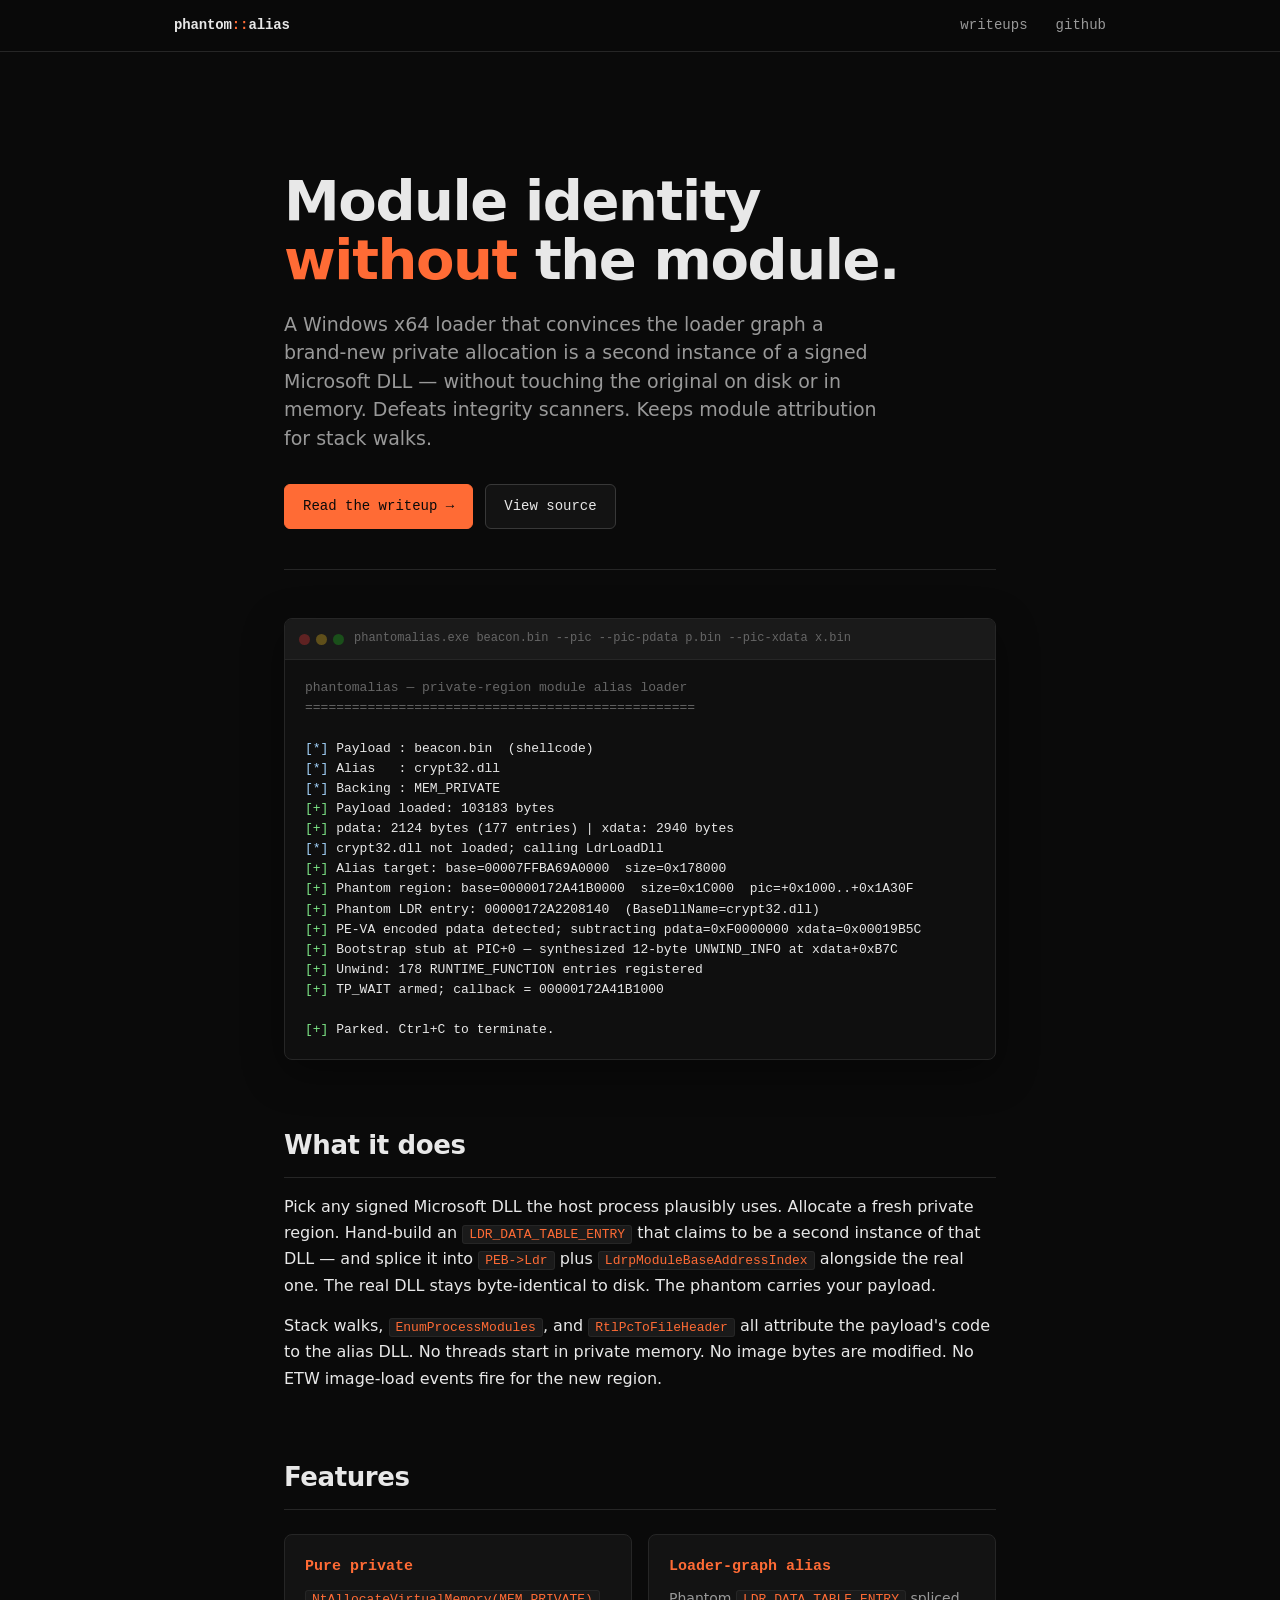
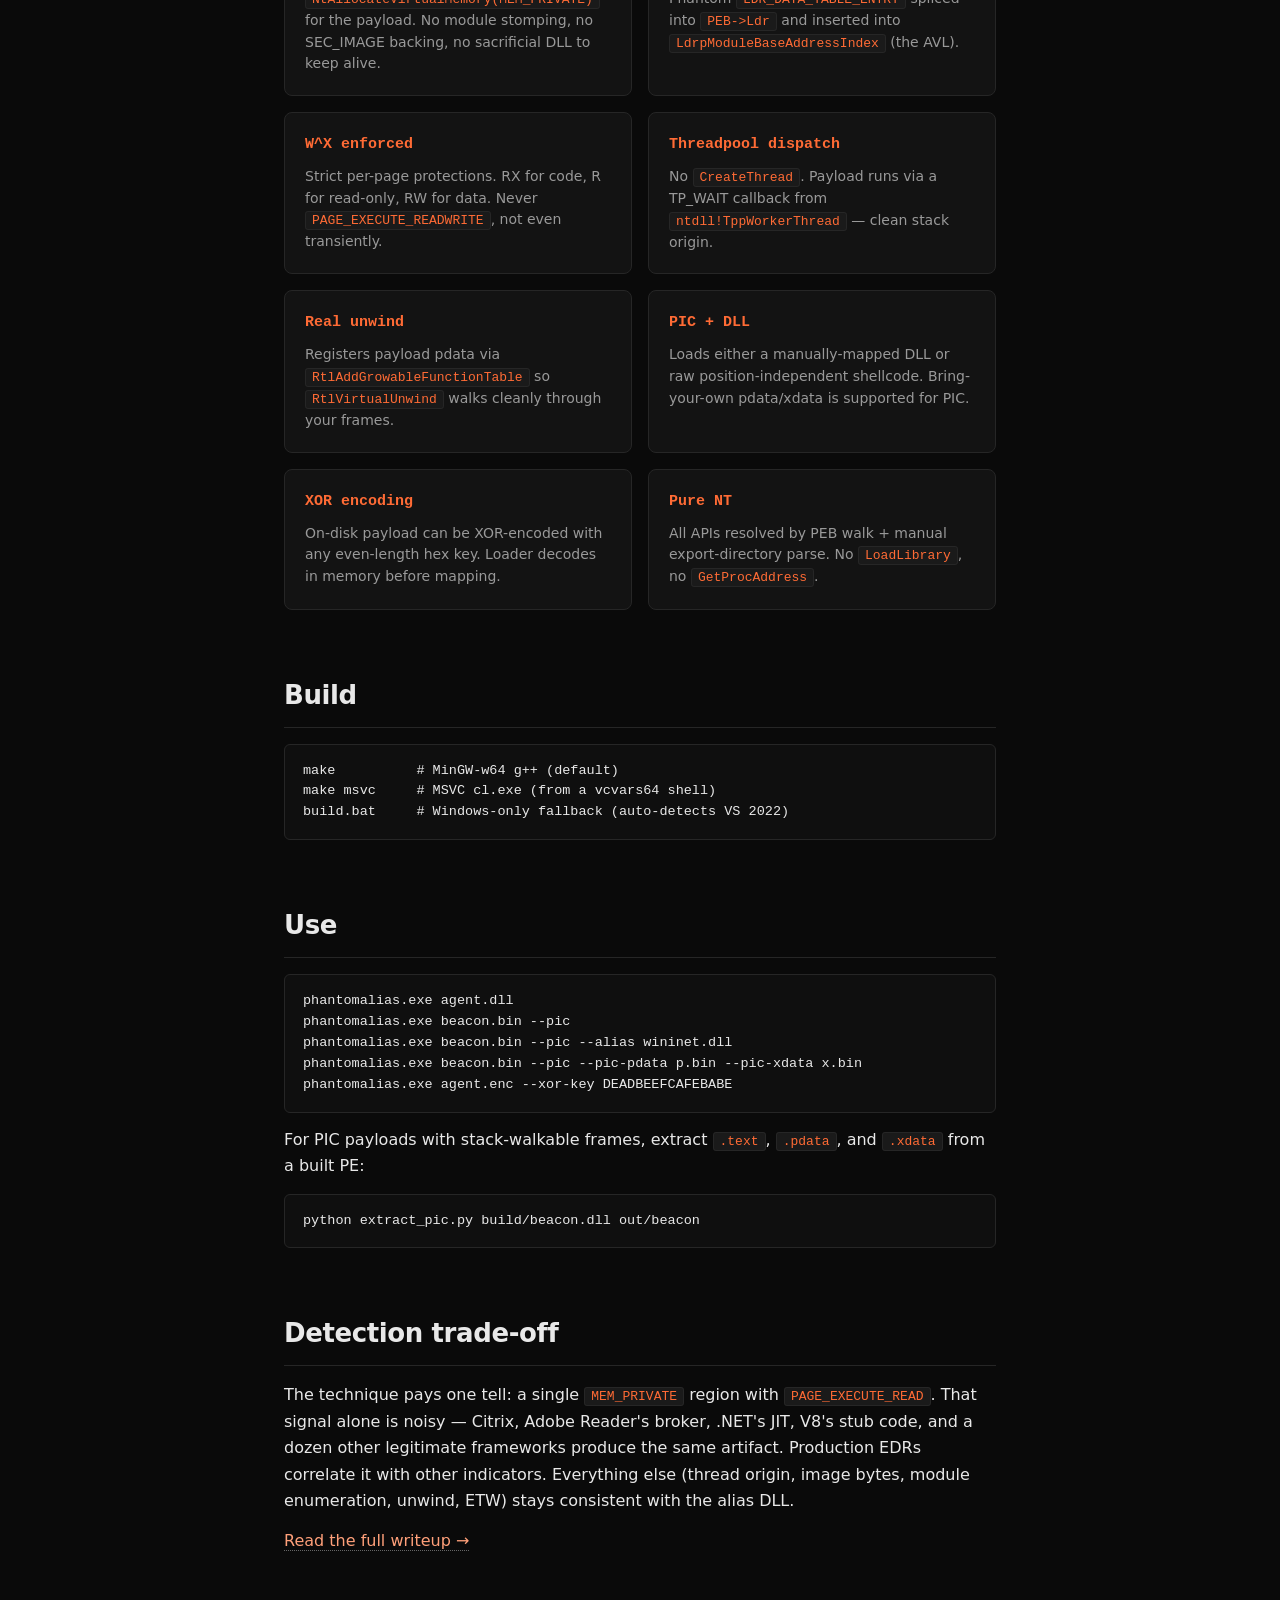
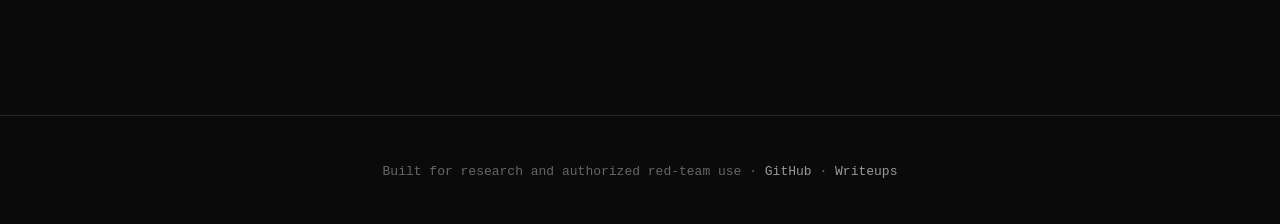
==== index.html @ a57a0f0d "Add files via upload" ====
<!DOCTYPE html>
<html lang="en">
<head>
<meta charset="UTF-8">
<meta name="viewport" content="width=device-width, initial-scale=1.0">
<title>PhantomAlias — Module Identity Without the Module</title>
<meta name="description" content="A Windows x64 loader that wears a signed Microsoft DLL's identity without touching the original. Defeats module-integrity scanners while keeping module attribution.">
<meta name="theme-color" content="#0a0a0a">
<link rel="stylesheet" href="style.css">
</head>
<body>

<nav class="top">
    <div class="inner">
        <a href="./" class="brand">phantom<span class="dot">::</span>alias</a>
        <div class="links">
            <a href="blog.html">writeups</a>
            <a href="https://github.com/YOUR_GITHUB/phantomalias">github</a>
        </div>
    </div>
</nav>

<main>

<section class="hero">
    <h1>Module identity <span class="accent">without</span> the module.</h1>
    <p class="tagline">
        A Windows x64 loader that convinces the loader graph a brand-new private allocation
        is a second instance of a signed Microsoft DLL — without touching the original on disk
        or in memory. Defeats integrity scanners. Keeps module attribution for stack walks.
    </p>
    <div class="ctas">
        <a class="btn primary" href="post.html?p=phantom-alias">Read the writeup →</a>
        <a class="btn" href="https://github.com/YOUR_GITHUB/phantomalias">View source</a>
    </div>
</section>

<div class="terminal">
    <div class="titlebar">
        <div class="dots"><span></span><span></span><span></span></div>
        <span>phantomalias.exe beacon.bin --pic --pic-pdata p.bin --pic-xdata x.bin</span>
    </div>
<pre><span class="dim">phantomalias — private-region module alias loader</span>
<span class="dim">==================================================</span>

<span class="info">[*]</span> Payload : beacon.bin  (shellcode)
<span class="info">[*]</span> Alias   : crypt32.dll
<span class="info">[*]</span> Backing : MEM_PRIVATE
<span class="ok">[+]</span> Payload loaded: 103183 bytes
<span class="ok">[+]</span> pdata: 2124 bytes (177 entries) | xdata: 2940 bytes
<span class="info">[*]</span> crypt32.dll not loaded; calling LdrLoadDll
<span class="ok">[+]</span> Alias target: base=00007FFBA69A0000  size=0x178000
<span class="ok">[+]</span> Phantom region: base=00000172A41B0000  size=0x1C000  pic=+0x1000..+0x1A30F
<span class="ok">[+]</span> Phantom LDR entry: 00000172A2208140  (BaseDllName=crypt32.dll)
<span class="ok">[+]</span> PE-VA encoded pdata detected; subtracting pdata=0xF0000000 xdata=0x00019B5C
<span class="ok">[+]</span> Bootstrap stub at PIC+0 — synthesized 12-byte UNWIND_INFO at xdata+0xB7C
<span class="ok">[+]</span> Unwind: 178 RUNTIME_FUNCTION entries registered
<span class="ok">[+]</span> TP_WAIT armed; callback = 00000172A41B1000

<span class="ok">[+]</span> Parked. Ctrl+C to terminate.</pre>
</div>

<section class="section">
    <h2>What it does</h2>
    <p>
        Pick any signed Microsoft DLL the host process plausibly uses. Allocate a fresh
        private region. Hand-build an <code>LDR_DATA_TABLE_ENTRY</code> that claims to be
        a second instance of that DLL — and splice it into <code>PEB->Ldr</code> plus
        <code>LdrpModuleBaseAddressIndex</code> alongside the real one. The real DLL stays
        byte-identical to disk. The phantom carries your payload.
    </p>
    <p>
        Stack walks, <code>EnumProcessModules</code>, and <code>RtlPcToFileHeader</code> all
        attribute the payload's code to the alias DLL. No threads start in private memory.
        No image bytes are modified. No ETW image-load events fire for the new region.
    </p>
</section>

<section class="section">
    <h2>Features</h2>
    <div class="grid">
        <div class="card">
            <h4>Pure private</h4>
            <p>
                <code>NtAllocateVirtualMemory(MEM_PRIVATE)</code> for the payload. No module
                stomping, no SEC_IMAGE backing, no sacrificial DLL to keep alive.
            </p>
        </div>
        <div class="card">
            <h4>Loader-graph alias</h4>
            <p>
                Phantom <code>LDR_DATA_TABLE_ENTRY</code> spliced into <code>PEB->Ldr</code>
                and inserted into <code>LdrpModuleBaseAddressIndex</code> (the AVL).
            </p>
        </div>
        <div class="card">
            <h4>W^X enforced</h4>
            <p>
                Strict per-page protections. RX for code, R for read-only, RW for data.
                Never <code>PAGE_EXECUTE_READWRITE</code>, not even transiently.
            </p>
        </div>
        <div class="card">
            <h4>Threadpool dispatch</h4>
            <p>
                No <code>CreateThread</code>. Payload runs via a TP_WAIT callback from
                <code>ntdll!TppWorkerThread</code> — clean stack origin.
            </p>
        </div>
        <div class="card">
            <h4>Real unwind</h4>
            <p>
                Registers payload pdata via <code>RtlAddGrowableFunctionTable</code> so
                <code>RtlVirtualUnwind</code> walks cleanly through your frames.
            </p>
        </div>
        <div class="card">
            <h4>PIC + DLL</h4>
            <p>
                Loads either a manually-mapped DLL or raw position-independent shellcode.
                Bring-your-own pdata/xdata is supported for PIC.
            </p>
        </div>
        <div class="card">
            <h4>XOR encoding</h4>
            <p>
                On-disk payload can be XOR-encoded with any even-length hex key. Loader
                decodes in memory before mapping.
            </p>
        </div>
        <div class="card">
            <h4>Pure NT</h4>
            <p>
                All APIs resolved by PEB walk + manual export-directory parse. No
                <code>LoadLibrary</code>, no <code>GetProcAddress</code>.
            </p>
        </div>
    </div>
</section>

<section class="section">
    <h2>Build</h2>
    <pre><code>make          # MinGW-w64 g++ (default)
make msvc     # MSVC cl.exe (from a vcvars64 shell)
build.bat     # Windows-only fallback (auto-detects VS 2022)</code></pre>
</section>

<section class="section">
    <h2>Use</h2>
    <pre><code>phantomalias.exe agent.dll
phantomalias.exe beacon.bin --pic
phantomalias.exe beacon.bin --pic --alias wininet.dll
phantomalias.exe beacon.bin --pic --pic-pdata p.bin --pic-xdata x.bin
phantomalias.exe agent.enc --xor-key DEADBEEFCAFEBABE</code></pre>
    <p>
        For PIC payloads with stack-walkable frames, extract <code>.text</code>,
        <code>.pdata</code>, and <code>.xdata</code> from a built PE:
    </p>
    <pre><code>python extract_pic.py build/beacon.dll out/beacon</code></pre>
</section>

<section class="section">
    <h2>Detection trade-off</h2>
    <p>
        The technique pays one tell: a single <code>MEM_PRIVATE</code> region with
        <code>PAGE_EXECUTE_READ</code>. That signal alone is noisy — Citrix, Adobe Reader's
        broker, .NET's JIT, V8's stub code, and a dozen other legitimate frameworks
        produce the same artifact. Production EDRs correlate it with other indicators.
        Everything else (thread origin, image bytes, module enumeration, unwind, ETW)
        stays consistent with the alias DLL.
    </p>
    <p>
        <a href="post.html?p=phantom-alias">Read the full writeup →</a>
    </p>
</section>

</main>

<footer>
    <p>
        Built for research and authorized red-team use ·
        <a href="https://github.com/YOUR_GITHUB/phantomalias">GitHub</a> ·
        <a href="blog.html">Writeups</a>
    </p>
</footer>

</body>
</html>
---- style.css ----
:root {
    --bg: #0a0a0a;
    --surface: #131313;
    --surface-2: #1a1a1a;
    --border: #262626;
    --border-strong: #383838;
    --text: #e8e8e8;
    --text-dim: #999;
    --text-faint: #666;
    --accent: #ff6b35;
    --accent-soft: rgba(255, 107, 53, 0.12);
    --link: #ffa07a;
    --green: #7ee787;
    --red: #ff7b72;
    --blue: #a5d6ff;
    --code-bg: #0f0f0f;
    --shadow: 0 1px 0 rgba(255, 255, 255, 0.04) inset;
    --font-body: ui-sans-serif, -apple-system, BlinkMacSystemFont, "Segoe UI", system-ui, sans-serif;
    --font-mono: ui-monospace, "JetBrains Mono", "Cascadia Code", "SF Mono", Menlo, Consolas, monospace;
}

* {
    box-sizing: border-box;
}

html {
    background: var(--bg);
}

body {
    margin: 0;
    padding: 0;
    background: var(--bg);
    color: var(--text);
    font-family: var(--font-body);
    font-size: 16px;
    line-height: 1.65;
    -webkit-font-smoothing: antialiased;
    text-rendering: optimizeLegibility;
}

a {
    color: var(--link);
    text-decoration: none;
    border-bottom: 1px dotted var(--text-faint);
    transition: border-color 0.15s, color 0.15s;
}

a:hover {
    color: var(--accent);
    border-bottom-color: var(--accent);
}

nav.top {
    border-bottom: 1px solid var(--border);
    background: rgba(10, 10, 10, 0.85);
    backdrop-filter: blur(8px);
    -webkit-backdrop-filter: blur(8px);
    position: sticky;
    top: 0;
    z-index: 50;
}

nav.top .inner {
    max-width: 980px;
    margin: 0 auto;
    padding: 14px 24px;
    display: flex;
    align-items: center;
    justify-content: space-between;
    font-family: var(--font-mono);
    font-size: 14px;
}

nav.top .brand {
    color: var(--text);
    border: none;
    font-weight: 600;
    letter-spacing: -0.01em;
}

nav.top .brand .dot {
    color: var(--accent);
}

nav.top .links {
    display: flex;
    gap: 28px;
}

nav.top .links a {
    color: var(--text-dim);
    border: none;
}

nav.top .links a:hover {
    color: var(--text);
}

main {
    max-width: 760px;
    margin: 0 auto;
    padding: 64px 24px 96px;
}

main.wide {
    max-width: 820px;
}

.hero {
    padding: 56px 0 40px;
    border-bottom: 1px solid var(--border);
    margin-bottom: 48px;
}

.hero h1 {
    font-size: clamp(40px, 6vw, 56px);
    line-height: 1.05;
    margin: 0 0 20px;
    letter-spacing: -0.025em;
    font-weight: 700;
}

.hero h1 .accent {
    color: var(--accent);
}

.hero .tagline {
    font-size: 19px;
    color: var(--text-dim);
    margin: 0 0 32px;
    max-width: 600px;
    line-height: 1.5;
}

.hero .ctas {
    display: flex;
    gap: 12px;
    flex-wrap: wrap;
}

.btn {
    display: inline-flex;
    align-items: center;
    gap: 8px;
    padding: 10px 18px;
    font-family: var(--font-mono);
    font-size: 14px;
    border: 1px solid var(--border-strong);
    border-radius: 6px;
    color: var(--text);
    background: var(--surface);
    cursor: pointer;
    transition: all 0.15s;
}

.btn:hover {
    border-color: var(--accent);
    color: var(--accent);
    background: var(--surface-2);
}

.btn.primary {
    background: var(--accent);
    border-color: var(--accent);
    color: #0a0a0a;
}

.btn.primary:hover {
    background: #ff8050;
    border-color: #ff8050;
    color: #0a0a0a;
}

.terminal {
    background: var(--code-bg);
    border: 1px solid var(--border);
    border-radius: 8px;
    overflow: hidden;
    margin: 32px 0;
    box-shadow: 0 12px 40px rgba(0, 0, 0, 0.4), var(--shadow);
}

.terminal .titlebar {
    background: var(--surface-2);
    padding: 10px 14px;
    border-bottom: 1px solid var(--border);
    font-family: var(--font-mono);
    font-size: 12px;
    color: var(--text-faint);
    display: flex;
    align-items: center;
    gap: 10px;
}

.terminal .dots {
    display: flex;
    gap: 6px;
}

.terminal .dots span {
    width: 11px;
    height: 11px;
    border-radius: 50%;
    background: var(--border-strong);
}

.terminal .dots span:nth-child(1) { background: #5f2222; }
.terminal .dots span:nth-child(2) { background: #5f4f1a; }
.terminal .dots span:nth-child(3) { background: #1a4f1a; }

.terminal pre {
    margin: 0;
    padding: 18px 20px;
    background: transparent;
    border: none;
    font-family: var(--font-mono);
    font-size: 13px;
    line-height: 1.55;
    color: var(--text);
    overflow-x: auto;
}

.terminal .prompt { color: var(--green); }
.terminal .ok    { color: var(--green); }
.terminal .info  { color: var(--blue); }
.terminal .warn  { color: var(--accent); }
.terminal .dim   { color: var(--text-faint); }

.section {
    margin: 64px 0;
}

.section h2 {
    font-size: 26px;
    letter-spacing: -0.015em;
    margin: 0 0 16px;
    padding-bottom: 10px;
    border-bottom: 1px solid var(--border);
    font-weight: 600;
}

.section h3 {
    font-size: 18px;
    margin: 32px 0 12px;
    color: var(--text);
    font-weight: 600;
}

.section p {
    color: var(--text);
    margin: 14px 0;
}

.grid {
    display: grid;
    grid-template-columns: repeat(auto-fit, minmax(240px, 1fr));
    gap: 16px;
    margin-top: 24px;
}

.card {
    background: var(--surface);
    border: 1px solid var(--border);
    border-radius: 8px;
    padding: 20px;
    transition: border-color 0.15s, transform 0.15s;
}

.card:hover {
    border-color: var(--border-strong);
}

.card h4 {
    margin: 0 0 8px;
    font-size: 15px;
    color: var(--accent);
    font-family: var(--font-mono);
    font-weight: 600;
}

.card p {
    margin: 0;
    font-size: 14px;
    color: var(--text-dim);
    line-height: 1.55;
}

code, pre {
    font-family: var(--font-mono);
    font-size: 13.5px;
}

p code, li code, td code {
    background: var(--surface-2);
    padding: 1px 6px;
    border-radius: 3px;
    border: 1px solid var(--border);
    font-size: 13px;
    color: var(--accent);
}

pre {
    background: var(--code-bg);
    border: 1px solid var(--border);
    border-radius: 6px;
    padding: 16px 18px;
    overflow-x: auto;
    line-height: 1.55;
    color: var(--text);
}

pre code {
    background: transparent;
    border: none;
    padding: 0;
    color: inherit;
    font-size: 13.5px;
}

blockquote {
    margin: 24px 0;
    padding: 14px 20px;
    background: var(--accent-soft);
    border-left: 3px solid var(--accent);
    border-radius: 0 6px 6px 0;
    color: var(--text);
}

blockquote p:first-child { margin-top: 0; }
blockquote p:last-child  { margin-bottom: 0; }

ul, ol {
    color: var(--text);
    padding-left: 22px;
}

li {
    margin: 6px 0;
}

table {
    width: 100%;
    border-collapse: collapse;
    margin: 20px 0;
    font-size: 14px;
}

th, td {
    text-align: left;
    padding: 10px 14px;
    border-bottom: 1px solid var(--border);
}

th {
    color: var(--text);
    font-weight: 600;
    background: var(--surface);
    border-bottom-color: var(--border-strong);
}

td code {
    background: transparent;
    border: none;
    padding: 0;
    color: var(--accent);
}

hr {
    border: none;
    border-top: 1px solid var(--border);
    margin: 48px 0;
}

footer {
    border-top: 1px solid var(--border);
    padding: 32px 24px;
    text-align: center;
    color: var(--text-faint);
    font-family: var(--font-mono);
    font-size: 13px;
}

footer a {
    color: var(--text-dim);
    border: none;
}

footer a:hover { color: var(--accent); }

::selection {
    background: var(--accent);
    color: var(--bg);
}

.page-head {
    padding: 32px 0 28px;
    border-bottom: 1px solid var(--border);
    margin-bottom: 32px;
}

.page-head h1 {
    margin: 0 0 8px;
    font-size: 38px;
    letter-spacing: -0.02em;
    font-weight: 700;
}

.page-head .page-sub {
    margin: 0;
    color: var(--text-dim);
    font-size: 16px;
}

.post-list {
    list-style: none;
    padding: 0;
    margin: 0;
}

.post-item {
    margin: 0;
    border-bottom: 1px solid var(--border);
}

.post-item:last-child {
    border-bottom: none;
}

.post-link {
    display: block;
    padding: 24px 0;
    border: none;
    color: inherit;
    transition: padding 0.15s;
}

.post-link:hover {
    color: inherit;
    padding-left: 6px;
    border: none;
}

.post-date {
    display: block;
    font-family: var(--font-mono);
    font-size: 12px;
    color: var(--text-faint);
    letter-spacing: 0.04em;
    margin-bottom: 6px;
}

.post-title {
    margin: 0 0 10px;
    font-size: 22px;
    line-height: 1.25;
    color: var(--text);
    font-weight: 600;
    letter-spacing: -0.01em;
    transition: color 0.15s;
}

.post-link:hover .post-title {
    color: var(--accent);
}

.post-summary {
    margin: 0 0 12px;
    color: var(--text-dim);
    font-size: 15px;
    line-height: 1.55;
}

.post-cta {
    font-family: var(--font-mono);
    font-size: 13px;
    color: var(--accent);
    opacity: 0.85;
}

.loading {
    list-style: none;
    color: var(--text-faint);
    font-family: var(--font-mono);
    font-size: 14px;
    padding: 40px 0;
    text-align: center;
}

@media (max-width: 600px) {
    main { padding: 32px 18px 64px; }
    .hero { padding: 32px 0 24px; }
    .hero h1 { font-size: 36px; }
    .terminal pre { font-size: 12px; padding: 14px; }
    nav.top .inner { padding: 12px 16px; }
    nav.top .links { gap: 18px; }
    .post-title { font-size: 19px; }
    .page-head h1 { font-size: 30px; }
}
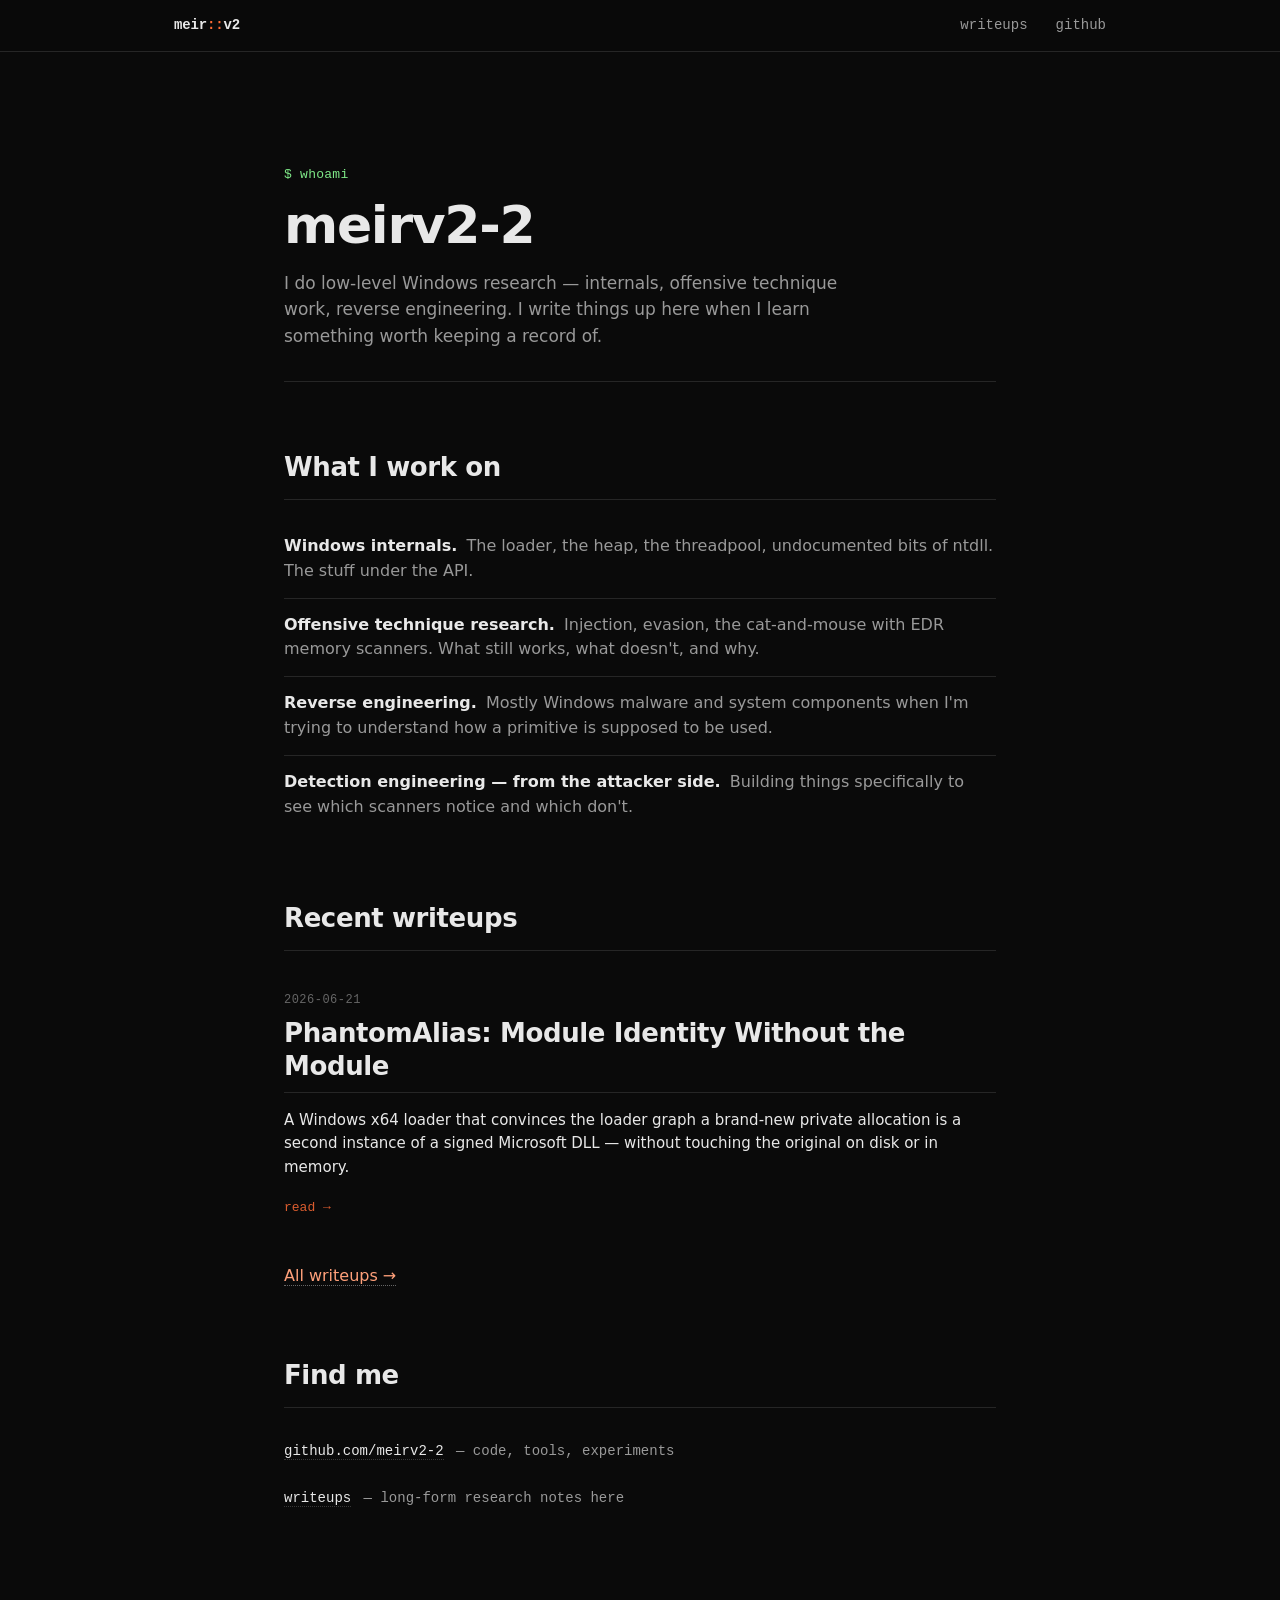
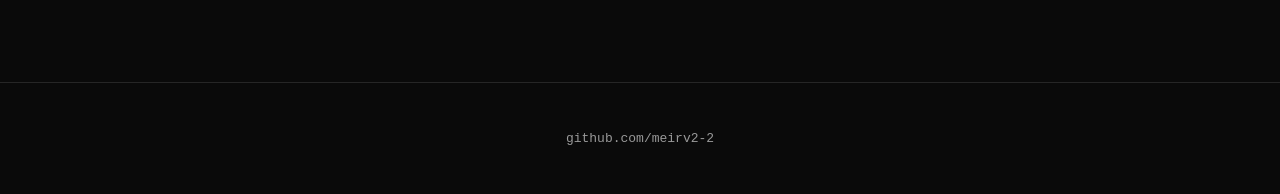
==== commit b9c5200e: "Add files via upload" ====
--- a/index.html
+++ b/index.html
@@ -3,8 +3,8 @@
 <head>
 <meta charset="UTF-8">
 <meta name="viewport" content="width=device-width, initial-scale=1.0">
-<title>PhantomAlias — Module Identity Without the Module</title>
-<meta name="description" content="A Windows x64 loader that wears a signed Microsoft DLL's identity without touching the original. Defeats module-integrity scanners while keeping module attribution.">
+<title>meirv2-2</title>
+<meta name="description" content="Personal site — Windows internals, offensive research, reverse engineering. Writeups and notes.">
 <meta name="theme-color" content="#0a0a0a">
 <link rel="stylesheet" href="style.css">
 </head>
@@ -12,177 +12,106 @@
 
 <nav class="top">
     <div class="inner">
-        <a href="./" class="brand">phantom<span class="dot">::</span>alias</a>
+        <a href="./" class="brand">meir<span class="dot">::</span>v2</a>
         <div class="links">
             <a href="blog.html">writeups</a>
-            <a href="https://github.com/YOUR_GITHUB/phantomalias">github</a>
+            <a href="https://github.com/meirv2-2">github</a>
         </div>
     </div>
 </nav>
 
 <main>
 
-<section class="hero">
-    <h1>Module identity <span class="accent">without</span> the module.</h1>
-    <p class="tagline">
-        A Windows x64 loader that convinces the loader graph a brand-new private allocation
-        is a second instance of a signed Microsoft DLL — without touching the original on disk
-        or in memory. Defeats integrity scanners. Keeps module attribution for stack walks.
-    </p>
-    <div class="ctas">
-        <a class="btn primary" href="post.html?p=phantom-alias">Read the writeup →</a>
-        <a class="btn" href="https://github.com/YOUR_GITHUB/phantomalias">View source</a>
-    </div>
-</section>
-
-<div class="terminal">
-    <div class="titlebar">
-        <div class="dots"><span></span><span></span><span></span></div>
-        <span>phantomalias.exe beacon.bin --pic --pic-pdata p.bin --pic-xdata x.bin</span>
-    </div>
-<pre><span class="dim">phantomalias — private-region module alias loader</span>
-<span class="dim">==================================================</span>
-
-<span class="info">[*]</span> Payload : beacon.bin  (shellcode)
-<span class="info">[*]</span> Alias   : crypt32.dll
-<span class="info">[*]</span> Backing : MEM_PRIVATE
-<span class="ok">[+]</span> Payload loaded: 103183 bytes
-<span class="ok">[+]</span> pdata: 2124 bytes (177 entries) | xdata: 2940 bytes
-<span class="info">[*]</span> crypt32.dll not loaded; calling LdrLoadDll
-<span class="ok">[+]</span> Alias target: base=00007FFBA69A0000  size=0x178000
-<span class="ok">[+]</span> Phantom region: base=00000172A41B0000  size=0x1C000  pic=+0x1000..+0x1A30F
-<span class="ok">[+]</span> Phantom LDR entry: 00000172A2208140  (BaseDllName=crypt32.dll)
-<span class="ok">[+]</span> PE-VA encoded pdata detected; subtracting pdata=0xF0000000 xdata=0x00019B5C
-<span class="ok">[+]</span> Bootstrap stub at PIC+0 — synthesized 12-byte UNWIND_INFO at xdata+0xB7C
-<span class="ok">[+]</span> Unwind: 178 RUNTIME_FUNCTION entries registered
-<span class="ok">[+]</span> TP_WAIT armed; callback = 00000172A41B1000
-
-<span class="ok">[+]</span> Parked. Ctrl+C to terminate.</pre>
-</div>
-
-<section class="section">
-    <h2>What it does</h2>
-    <p>
-        Pick any signed Microsoft DLL the host process plausibly uses. Allocate a fresh
-        private region. Hand-build an <code>LDR_DATA_TABLE_ENTRY</code> that claims to be
-        a second instance of that DLL — and splice it into <code>PEB->Ldr</code> plus
-        <code>LdrpModuleBaseAddressIndex</code> alongside the real one. The real DLL stays
-        byte-identical to disk. The phantom carries your payload.
-    </p>
-    <p>
-        Stack walks, <code>EnumProcessModules</code>, and <code>RtlPcToFileHeader</code> all
-        attribute the payload's code to the alias DLL. No threads start in private memory.
-        No image bytes are modified. No ETW image-load events fire for the new region.
+<section class="me">
+    <p class="handle">$ whoami</p>
+    <h1>meirv2-2</h1>
+    <p class="bio">
+        I do low-level Windows research — internals, offensive technique work,
+        reverse engineering. I write things up here when I learn something worth
+        keeping a record of.
     </p>
 </section>
 
 <section class="section">
-    <h2>Features</h2>
-    <div class="grid">
-        <div class="card">
-            <h4>Pure private</h4>
-            <p>
-                <code>NtAllocateVirtualMemory(MEM_PRIVATE)</code> for the payload. No module
-                stomping, no SEC_IMAGE backing, no sacrificial DLL to keep alive.
-            </p>
-        </div>
-        <div class="card">
-            <h4>Loader-graph alias</h4>
-            <p>
-                Phantom <code>LDR_DATA_TABLE_ENTRY</code> spliced into <code>PEB->Ldr</code>
-                and inserted into <code>LdrpModuleBaseAddressIndex</code> (the AVL).
-            </p>
-        </div>
-        <div class="card">
-            <h4>W^X enforced</h4>
-            <p>
-                Strict per-page protections. RX for code, R for read-only, RW for data.
-                Never <code>PAGE_EXECUTE_READWRITE</code>, not even transiently.
-            </p>
-        </div>
-        <div class="card">
-            <h4>Threadpool dispatch</h4>
-            <p>
-                No <code>CreateThread</code>. Payload runs via a TP_WAIT callback from
-                <code>ntdll!TppWorkerThread</code> — clean stack origin.
-            </p>
-        </div>
-        <div class="card">
-            <h4>Real unwind</h4>
-            <p>
-                Registers payload pdata via <code>RtlAddGrowableFunctionTable</code> so
-                <code>RtlVirtualUnwind</code> walks cleanly through your frames.
-            </p>
-        </div>
-        <div class="card">
-            <h4>PIC + DLL</h4>
-            <p>
-                Loads either a manually-mapped DLL or raw position-independent shellcode.
-                Bring-your-own pdata/xdata is supported for PIC.
-            </p>
-        </div>
-        <div class="card">
-            <h4>XOR encoding</h4>
-            <p>
-                On-disk payload can be XOR-encoded with any even-length hex key. Loader
-                decodes in memory before mapping.
-            </p>
-        </div>
-        <div class="card">
-            <h4>Pure NT</h4>
-            <p>
-                All APIs resolved by PEB walk + manual export-directory parse. No
-                <code>LoadLibrary</code>, no <code>GetProcAddress</code>.
-            </p>
-        </div>
-    </div>
+    <h2>What I work on</h2>
+    <ul class="interests">
+        <li><strong>Windows internals.</strong> The loader, the heap, the threadpool, undocumented bits of ntdll. The stuff under the API.</li>
+        <li><strong>Offensive technique research.</strong> Injection, evasion, the cat-and-mouse with EDR memory scanners. What still works, what doesn't, and why.</li>
+        <li><strong>Reverse engineering.</strong> Mostly Windows malware and system components when I'm trying to understand how a primitive is supposed to be used.</li>
+        <li><strong>Detection engineering — from the attacker side.</strong> Building things specifically to see which scanners notice and which don't.</li>
+    </ul>
 </section>
 
 <section class="section">
-    <h2>Build</h2>
-    <pre><code>make          # MinGW-w64 g++ (default)
-make msvc     # MSVC cl.exe (from a vcvars64 shell)
-build.bat     # Windows-only fallback (auto-detects VS 2022)</code></pre>
+    <h2>Recent writeups</h2>
+    <ul class="post-list" id="recent-posts">
+        <li class="loading">Loading…</li>
+    </ul>
+    <p style="margin-top: 20px;">
+        <a href="blog.html">All writeups →</a>
+    </p>
 </section>
 
 <section class="section">
-    <h2>Use</h2>
-    <pre><code>phantomalias.exe agent.dll
-phantomalias.exe beacon.bin --pic
-phantomalias.exe beacon.bin --pic --alias wininet.dll
-phantomalias.exe beacon.bin --pic --pic-pdata p.bin --pic-xdata x.bin
-phantomalias.exe agent.enc --xor-key DEADBEEFCAFEBABE</code></pre>
-    <p>
-        For PIC payloads with stack-walkable frames, extract <code>.text</code>,
-        <code>.pdata</code>, and <code>.xdata</code> from a built PE:
-    </p>
-    <pre><code>python extract_pic.py build/beacon.dll out/beacon</code></pre>
-</section>
-
-<section class="section">
-    <h2>Detection trade-off</h2>
-    <p>
-        The technique pays one tell: a single <code>MEM_PRIVATE</code> region with
-        <code>PAGE_EXECUTE_READ</code>. That signal alone is noisy — Citrix, Adobe Reader's
-        broker, .NET's JIT, V8's stub code, and a dozen other legitimate frameworks
-        produce the same artifact. Production EDRs correlate it with other indicators.
-        Everything else (thread origin, image bytes, module enumeration, unwind, ETW)
-        stays consistent with the alias DLL.
-    </p>
-    <p>
-        <a href="post.html?p=phantom-alias">Read the full writeup →</a>
-    </p>
+    <h2>Find me</h2>
+    <ul class="links-list">
+        <li><a href="https://github.com/meirv2-2">github.com/meirv2-2</a> — code, tools, experiments</li>
+        <li><a href="blog.html">writeups</a> — long-form research notes here</li>
+    </ul>
 </section>
 
 </main>
 
 <footer>
     <p>
-        Built for research and authorized red-team use ·
-        <a href="https://github.com/YOUR_GITHUB/phantomalias">GitHub</a> ·
-        <a href="blog.html">Writeups</a>
+        <a href="https://github.com/meirv2-2">github.com/meirv2-2</a>
     </p>
 </footer>
 
+<script>
+(async function () {
+    const list = document.getElementById('recent-posts');
+    try {
+        const res = await fetch('posts.json', { cache: 'no-cache' });
+        if (!res.ok) throw new Error('HTTP ' + res.status);
+        const data = await res.json();
+        const posts = (data.posts || [])
+            .slice()
+            .sort((a, b) => (b.date || '').localeCompare(a.date || ''))
+            .slice(0, 4);
+
+        if (!posts.length) {
+            list.innerHTML = '<li class="loading">No posts yet.</li>';
+            return;
+        }
+
+        list.innerHTML = '';
+        for (const p of posts) {
+            const li = document.createElement('li');
+            li.className = 'post-item';
+            li.innerHTML =
+                '<a class="post-link" href="post.html?p=' + encodeURIComponent(p.slug) + '">' +
+                  '<time class="post-date">' + (p.date || '') + '</time>' +
+                  '<h2 class="post-title">' + esc(p.title || p.slug) + '</h2>' +
+                  '<p class="post-summary">' + esc(p.summary || '') + '</p>' +
+                  '<span class="post-cta">read &rarr;</span>' +
+                '</a>';
+            list.appendChild(li);
+        }
+    } catch (e) {
+        list.innerHTML = '<li class="loading" style="color:var(--red)">Failed to load posts: ' + esc(e.message) + '</li>';
+    }
+})();
+
+function esc(s) {
+    return String(s)
+        .replace(/&/g, '&amp;')
+        .replace(/</g, '&lt;')
+        .replace(/>/g, '&gt;')
+        .replace(/"/g, '&quot;')
+        .replace(/'/g, '&#39;');
+}
+</script>
+
 </body>
 </html>
--- a/style.css
+++ b/style.css
@@ -372,6 +372,44 @@
     margin: 48px 0;
 }
 
+img, svg, video {
+    max-width: min(100%, 560px) !important;
+    max-height: 420px !important;
+    width: auto !important;
+    height: auto !important;
+    display: block;
+    margin: 24px auto;
+    border-radius: 6px;
+    border: 1px solid var(--border);
+    background: var(--surface);
+    object-fit: contain;
+}
+
+article img,
+article svg,
+article video,
+.section img,
+.section svg,
+.section video {
+    max-width: min(100%, 560px) !important;
+}
+
+figure {
+    margin: 24px 0;
+    text-align: center;
+}
+
+figure img {
+    margin: 0 auto;
+}
+
+figure figcaption {
+    margin-top: 8px;
+    font-family: var(--font-mono);
+    font-size: 12px;
+    color: var(--text-faint);
+}
+
 footer {
     border-top: 1px solid var(--border);
     padding: 32px 24px;
@@ -391,6 +429,84 @@
 ::selection {
     background: var(--accent);
     color: var(--bg);
+}
+
+.me {
+    padding: 48px 0 32px;
+    border-bottom: 1px solid var(--border);
+    margin-bottom: 32px;
+}
+
+.me .handle {
+    font-family: var(--font-mono);
+    font-size: 13px;
+    color: var(--green);
+    margin: 0 0 12px;
+    letter-spacing: 0.02em;
+}
+
+.me h1 {
+    font-size: clamp(38px, 5.5vw, 52px);
+    line-height: 1.05;
+    margin: 0 0 18px;
+    letter-spacing: -0.025em;
+    font-weight: 700;
+}
+
+.me .bio {
+    font-size: 17px;
+    color: var(--text-dim);
+    margin: 0;
+    max-width: 600px;
+    line-height: 1.55;
+}
+
+.interests {
+    list-style: none;
+    padding: 0;
+    margin: 20px 0 0;
+}
+
+.interests li {
+    margin: 0;
+    padding: 14px 0;
+    border-bottom: 1px solid var(--border);
+    color: var(--text-dim);
+    line-height: 1.55;
+}
+
+.interests li:last-child {
+    border-bottom: none;
+}
+
+.interests strong {
+    color: var(--text);
+    font-weight: 600;
+    margin-right: 4px;
+}
+
+.links-list {
+    list-style: none;
+    padding: 0;
+    margin: 20px 0 0;
+}
+
+.links-list li {
+    margin: 0;
+    padding: 12px 0;
+    color: var(--text-dim);
+    font-family: var(--font-mono);
+    font-size: 14px;
+}
+
+.links-list a {
+    color: var(--text);
+    border-bottom-color: var(--border-strong);
+    margin-right: 4px;
+}
+
+.links-list a:hover {
+    color: var(--accent);
 }
 
 .page-head {
